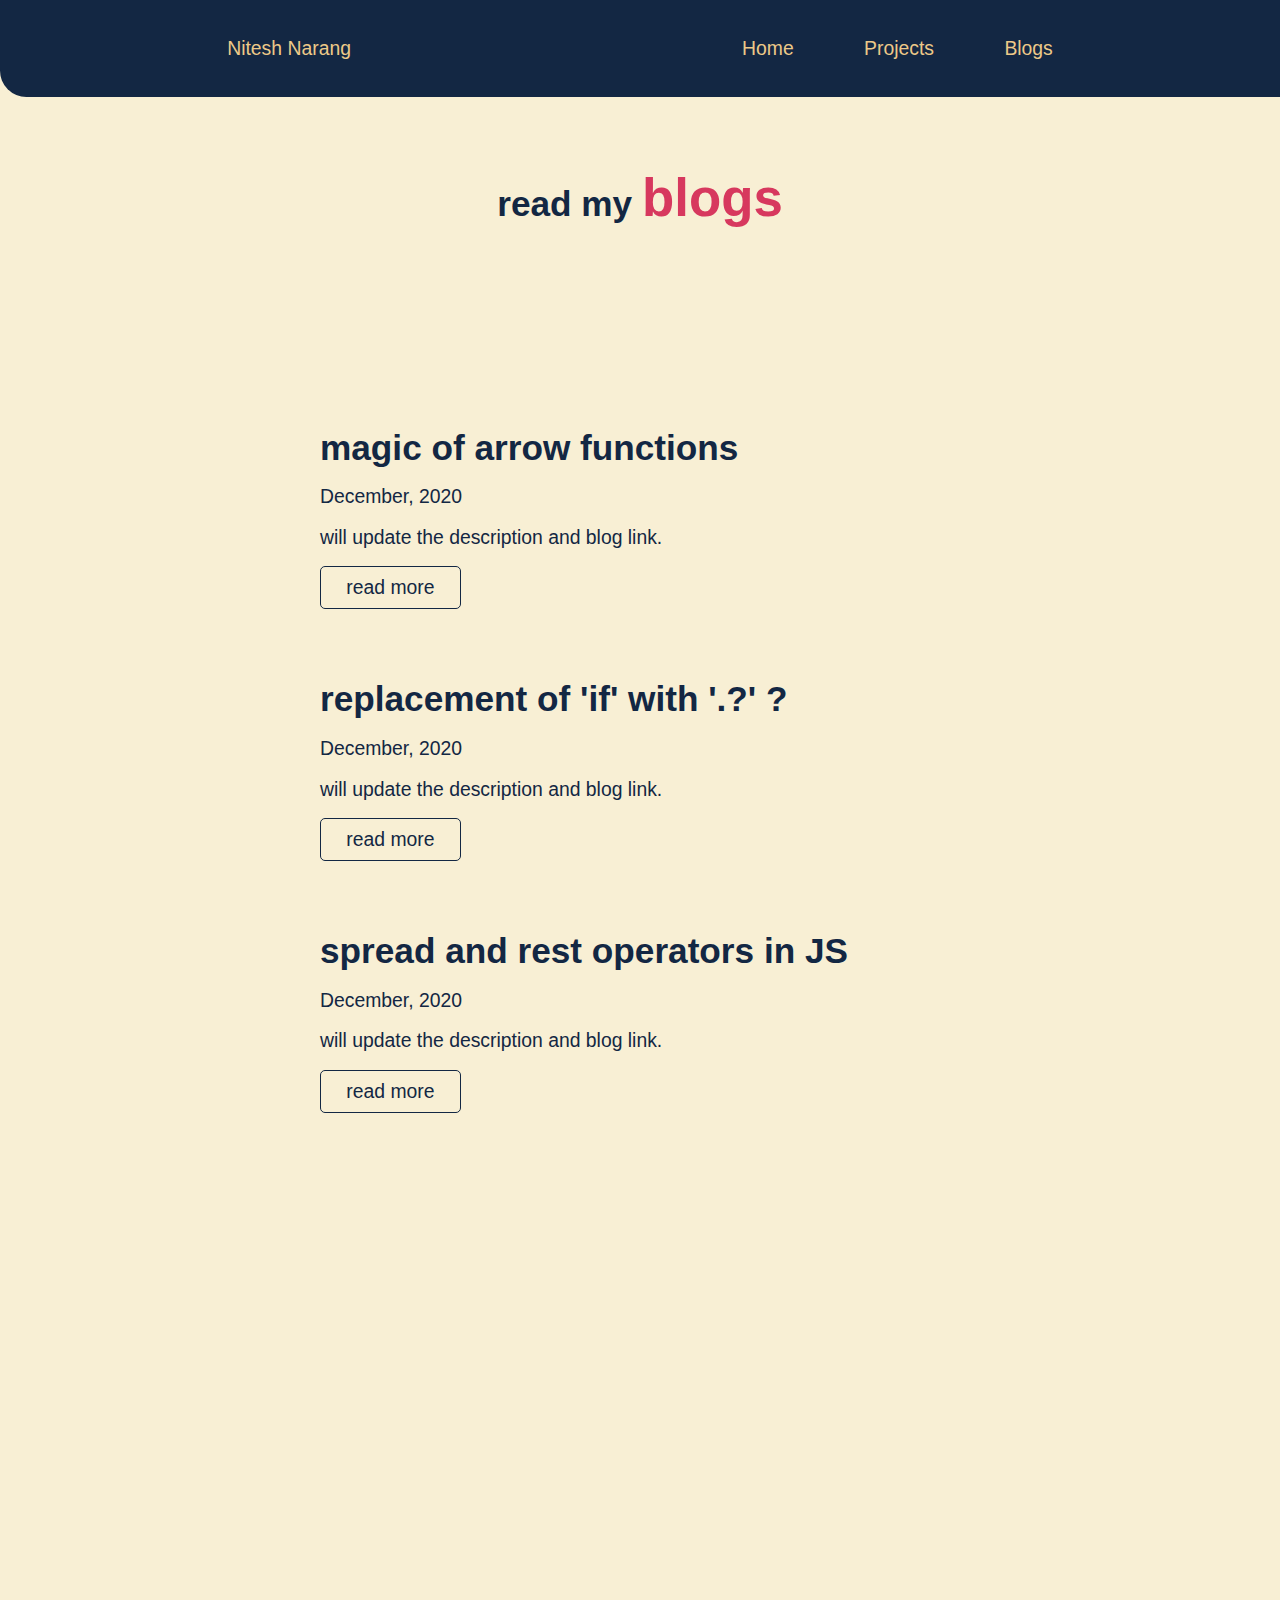
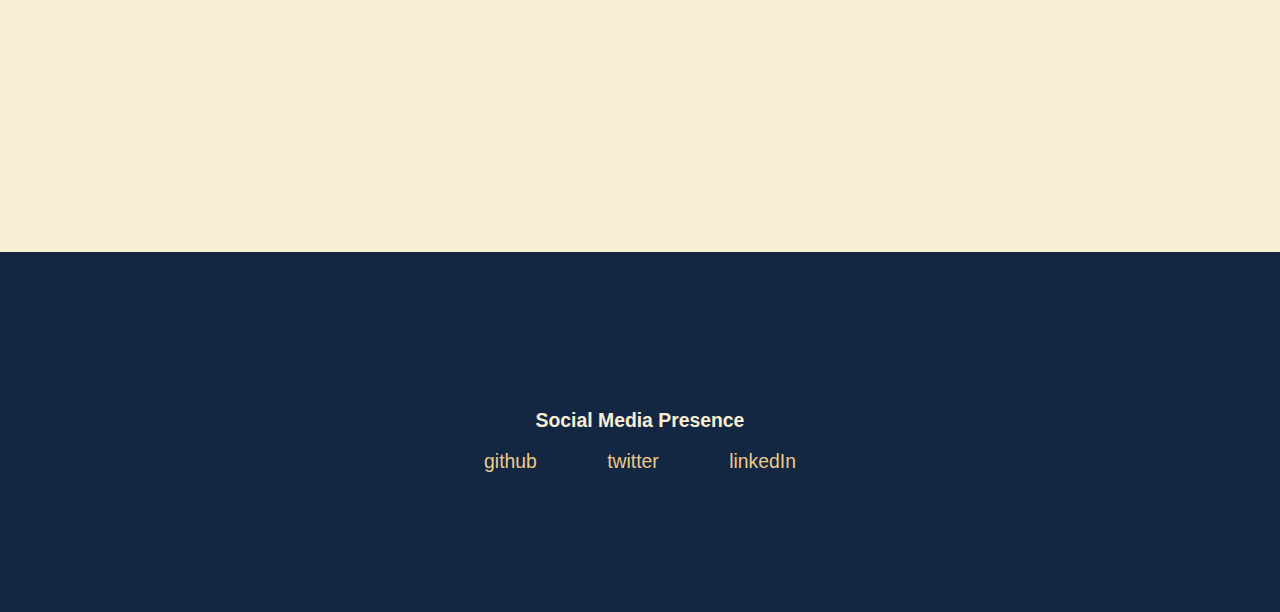
==== blogs.html @ affed8ef "initial commit" ====
<!DOCTYPE html>
<html lang="en">

<head>
    <meta charset="UTF-8">
    <meta name="viewport" content="width=device-width, initial-scale=1.0">
    <title>Nitesh Portfolio</title>
    <link rel="stylesheet" href="./styles/index.css">
    <link rel="stylesheet" href="./styles/projects.css">
    <link rel="stylesheet" href="./styles/blogs.css">
</head>

<body>
    <header class="navbar">
        <nav class="navbar__wrapper">
            <a href="#" class="navbar__wrapper__brandName">Nitesh Narang</a>
            <ul class="navbar__wrapper__container">
                <li><a href="./index.html">Home</a></li>
                <li><a href="./projects.html">Projects</a></li>
                <li><a href="./blogs.html">Blogs</a></li>
            </ul>
        </nav>
    </header>

    <section class="hero">
        <div class="hero__wrapper">
            <h1 class="hero__wrapper__heading">read my <strong>blogs</strong></h1>
        </div>
    </section>

    <main class="main">
        <div class="main__wrapper">
            <div class="main__wrapper__light">
                <div class="main__wrapper__light__center">
                    <h3>magic of arrow functions</h3>
                    <span>December, 2020</span>
                    <p>will update the description and blog link.</p>
                    <a href="#" class="button button-secondary">
                        read more
                    </a>
                </div>
                <div class="main__wrapper__light__center">
                    <h3>replacement of 'if' with '.?' ?</h3>
                    <span>December, 2020</span>
                    <p>will update the description and blog link.</p>
                    <a href="#" class="button button-secondary">
                        read more
                    </a>
                </div>
                <div class="main__wrapper__light__center">
                    <h3>spread and rest operators in JS</h3>
                    <span>December, 2020</span>
                    <p>will update the description and blog link.</p>
                    <a href="#" class="button button-secondary">
                        read more
                    </a>
                </div>
            </div>
        </div>
    </main>

    <footer class="footer">
        <div class="footer__wrapper">
            <h3>Social Media Presence</h3>
            <ul class="footer__wrapper__list">
                <li><a href="https://github.com/theniteshnarang" target="_blank">github</a></li>
                <li> <a href="https://twitter.com/theniteshnarang" target="_blank">twitter</a></li>
                <li> <a href="https://www.linkedin.com/in/nitesh-narang-72511295/" target="_blank">linkedIn</a></li>
            </ul>
        </div>
    </footer>
</body>

</html>
---- styles/index.css ----
* {
  margin: 0;
  padding: 0;
  -webkit-box-sizing: border-box;
          box-sizing: border-box;
  font-size: 1.1rem;
  font-family: "Montserrat", sans-serif;
  color: #132743;
  scroll-behavior: smooth;
  text-decoration: none;
  text-align: center;
}

body {
  background-color: #f8efd4;
}

.button {
  color: white;
  padding: 0.5rem 1rem;
  border-radius: 5px;
  display: block;
  max-width: 8rem;
  margin: 1rem 0;
}

.button-primary {
  background-color: #132743;
}

.button-primary:hover {
  color: #d7385e;
}

.button-secondary {
  color: #132743;
  border: 1px solid #132743;
}

.button-secondary:hover {
  background-color: #d7385e;
}

.navbar {
  background-color: #132743;
  padding: 0.2rem 0;
  border-bottom-left-radius: 1.5rem;
}

.navbar__wrapper {
  display: -webkit-box;
  display: -ms-flexbox;
  display: flex;
  height: 10vh;
  width: 70vw;
  margin: 0 auto;
  -webkit-box-pack: justify;
      -ms-flex-pack: justify;
          justify-content: space-between;
  -webkit-box-align: center;
      -ms-flex-align: center;
          align-items: center;
}

.navbar__wrapper__brandName {
  margin-left: 2rem;
  color: #edc988;
}

.navbar__wrapper__container {
  display: -webkit-box;
  display: -ms-flexbox;
  display: flex;
  list-style-type: none;
}

.navbar__wrapper__container li {
  margin: 0 2rem;
}

.navbar__wrapper__container li a {
  color: #edc988;
}

.navbar__wrapper__container li a:hover {
  color: #d7385e;
}

.hero__wrapper {
  padding: 4rem;
}

.hero__wrapper img {
  width: 40vw;
}

.hero__wrapper__heading {
  margin: 3rem;
  font-size: 2rem;
  color: #132743;
}

.hero__wrapper__heading strong {
  font-size: 3rem;
  color: #d7385e;
}

.main__wrapper__dark, .main__wrapper__light {
  padding: 2rem 0;
  height: 35vh;
}

.main__wrapper__dark h3, .main__wrapper__light h3 {
  font-size: 2rem;
  margin: 1rem 0;
}

.main__wrapper__dark__center, .main__wrapper__light__center {
  max-width: 50vw;
  margin: 0 auto;
}

.main__wrapper__dark__center p, .main__wrapper__light__center p {
  text-align: justify;
  margin: 1rem 0;
}

.main__wrapper__dark {
  height: 40vh;
  background-color: #edc988;
}

.footer__wrapper {
  background-color: #132743;
  height: 40vh;
  display: -webkit-box;
  display: -ms-flexbox;
  display: flex;
  -webkit-box-orient: vertical;
  -webkit-box-direction: normal;
      -ms-flex-direction: column;
          flex-direction: column;
  -webkit-box-pack: center;
      -ms-flex-pack: center;
          justify-content: center;
}

.footer__wrapper h3 {
  color: #f8efd4;
  margin: 1rem 0;
}

.footer__wrapper__list {
  display: -webkit-box;
  display: -ms-flexbox;
  display: flex;
  -webkit-box-pack: center;
      -ms-flex-pack: center;
          justify-content: center;
  color: #edc988;
}

.footer__wrapper__list li {
  margin: 0 2rem;
}

.footer__wrapper__list li a {
  color: #edc988;
}

.footer__wrapper__list li a:hover {
  color: #d7385e;
}
/*# sourceMappingURL=index.css.map */
---- styles/projects.css ----
.hero__wrapper {
  padding: 1rem 0;
  height: 25vh;
}

.main__wrapper {
  height: 450vh;
}

.main__wrapper__light {
  height: 25vh;
}

.main__wrapper__light__center {
  margin: 4rem auto;
}

.main__wrapper__light__center h3 {
  text-align: justify;
}

.main__wrapper__light__center span {
  display: -webkit-box;
  display: -ms-flexbox;
  display: flex;
  -webkit-box-pack: start;
      -ms-flex-pack: start;
          justify-content: flex-start;
}
/*# sourceMappingURL=projects.css.map */
---- styles/blogs.css ----
.main__wrapper {
  height: 170vh;
}
/*# sourceMappingURL=blogs.css.map */
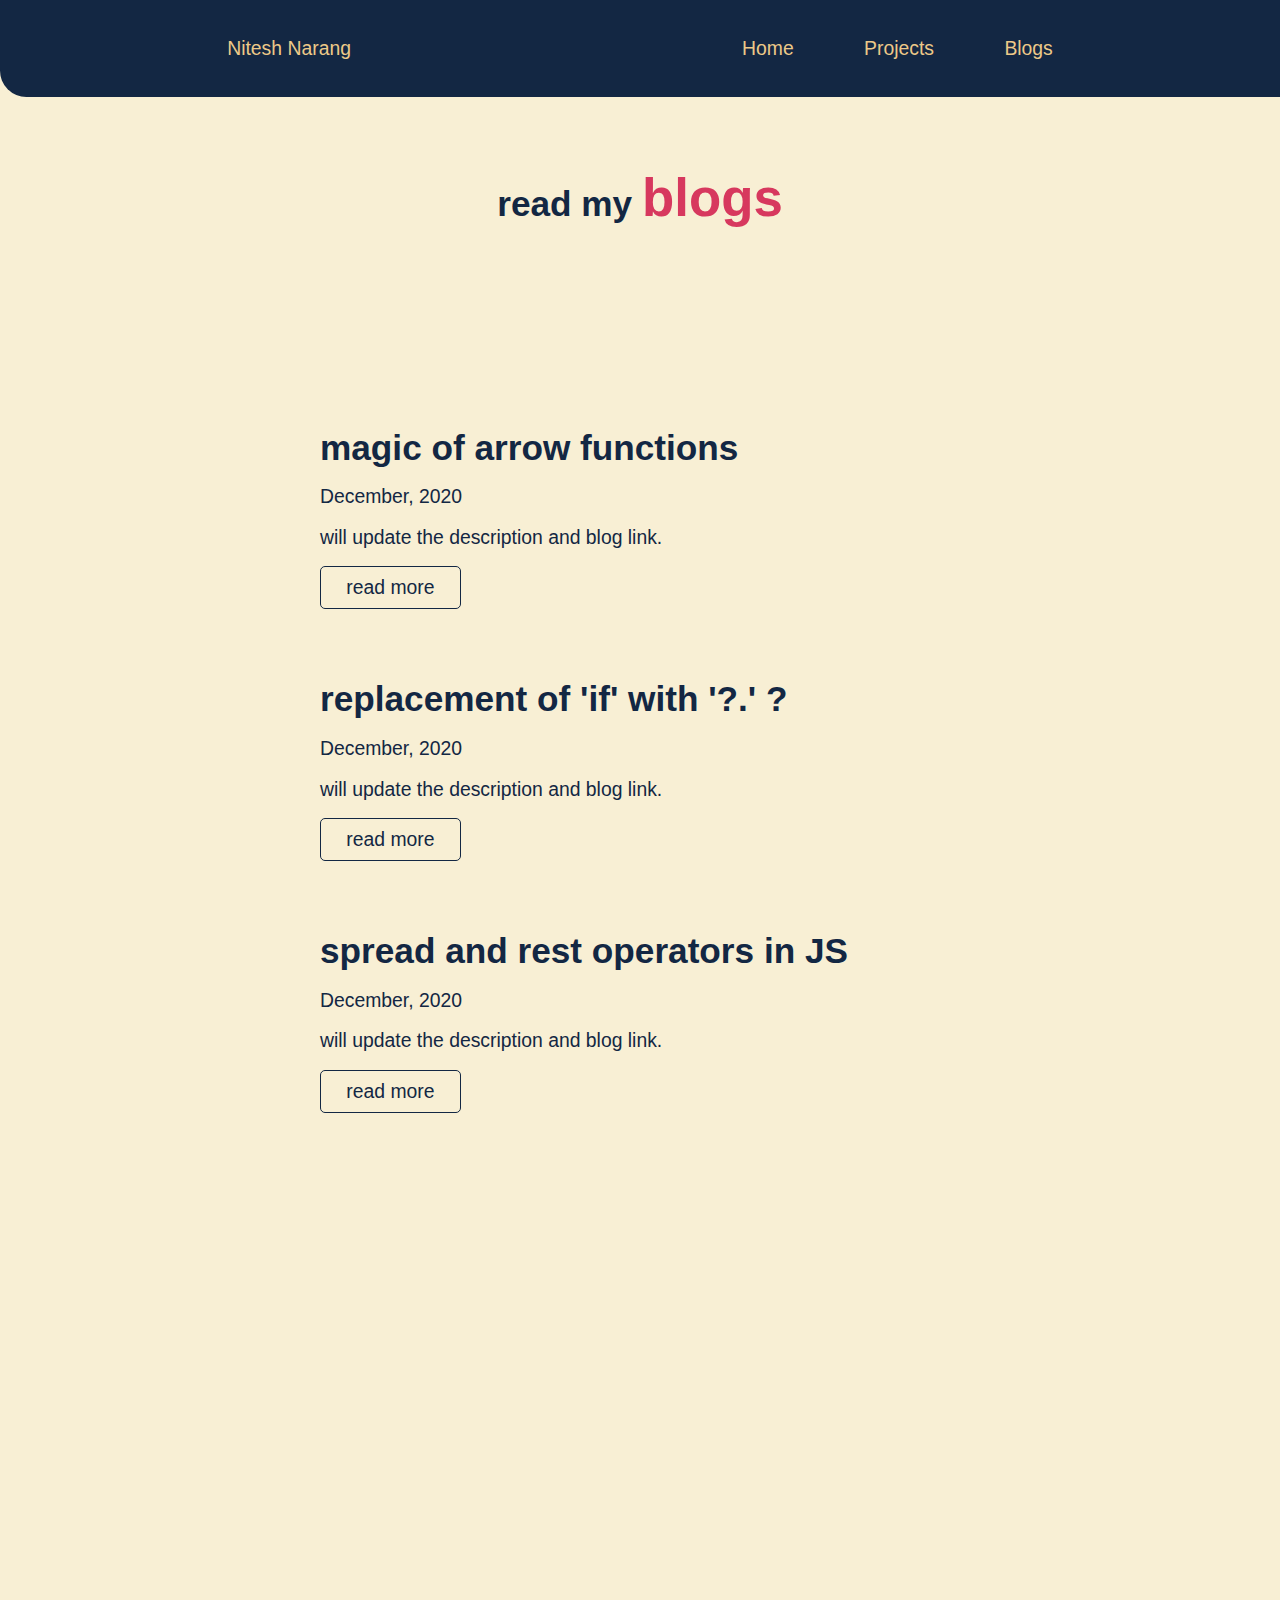
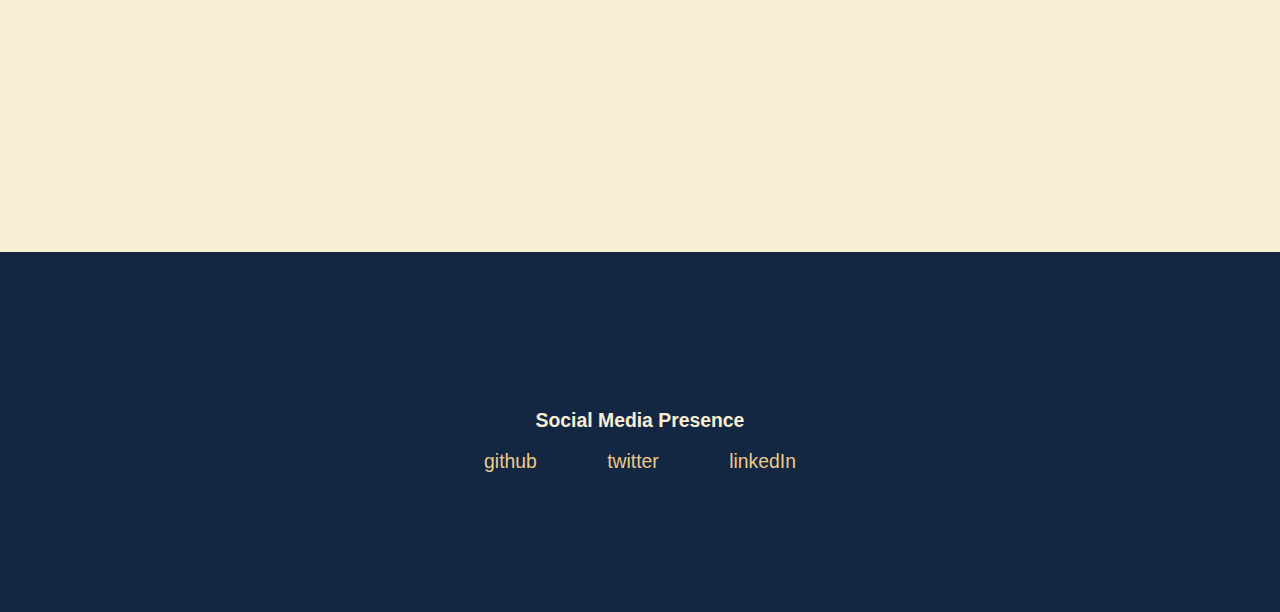
==== commit e2084e5a: "feat: added blogs" ====
--- a/blogs.html
+++ b/blogs.html
@@ -35,15 +35,15 @@
                     <h3>magic of arrow functions</h3>
                     <span>December, 2020</span>
                     <p>will update the description and blog link.</p>
-                    <a href="#" class="button button-secondary">
+                    <a href="./blogs/blog1.html" target="_blank" class="button button-secondary">
                         read more
                     </a>
                 </div>
                 <div class="main__wrapper__light__center">
-                    <h3>replacement of 'if' with '.?' ?</h3>
+                    <h3>replacement of 'if' with '?.' ?</h3>
                     <span>December, 2020</span>
                     <p>will update the description and blog link.</p>
-                    <a href="#" class="button button-secondary">
+                    <a href="./blogs/blog2.html" target="_blank" class="button button-secondary">
                         read more
                     </a>
                 </div>
@@ -51,7 +51,7 @@
                     <h3>spread and rest operators in JS</h3>
                     <span>December, 2020</span>
                     <p>will update the description and blog link.</p>
-                    <a href="#" class="button button-secondary">
+                    <a href="./blogs/blog3.html" target="_blank" class="button button-secondary">
                         read more
                     </a>
                 </div>
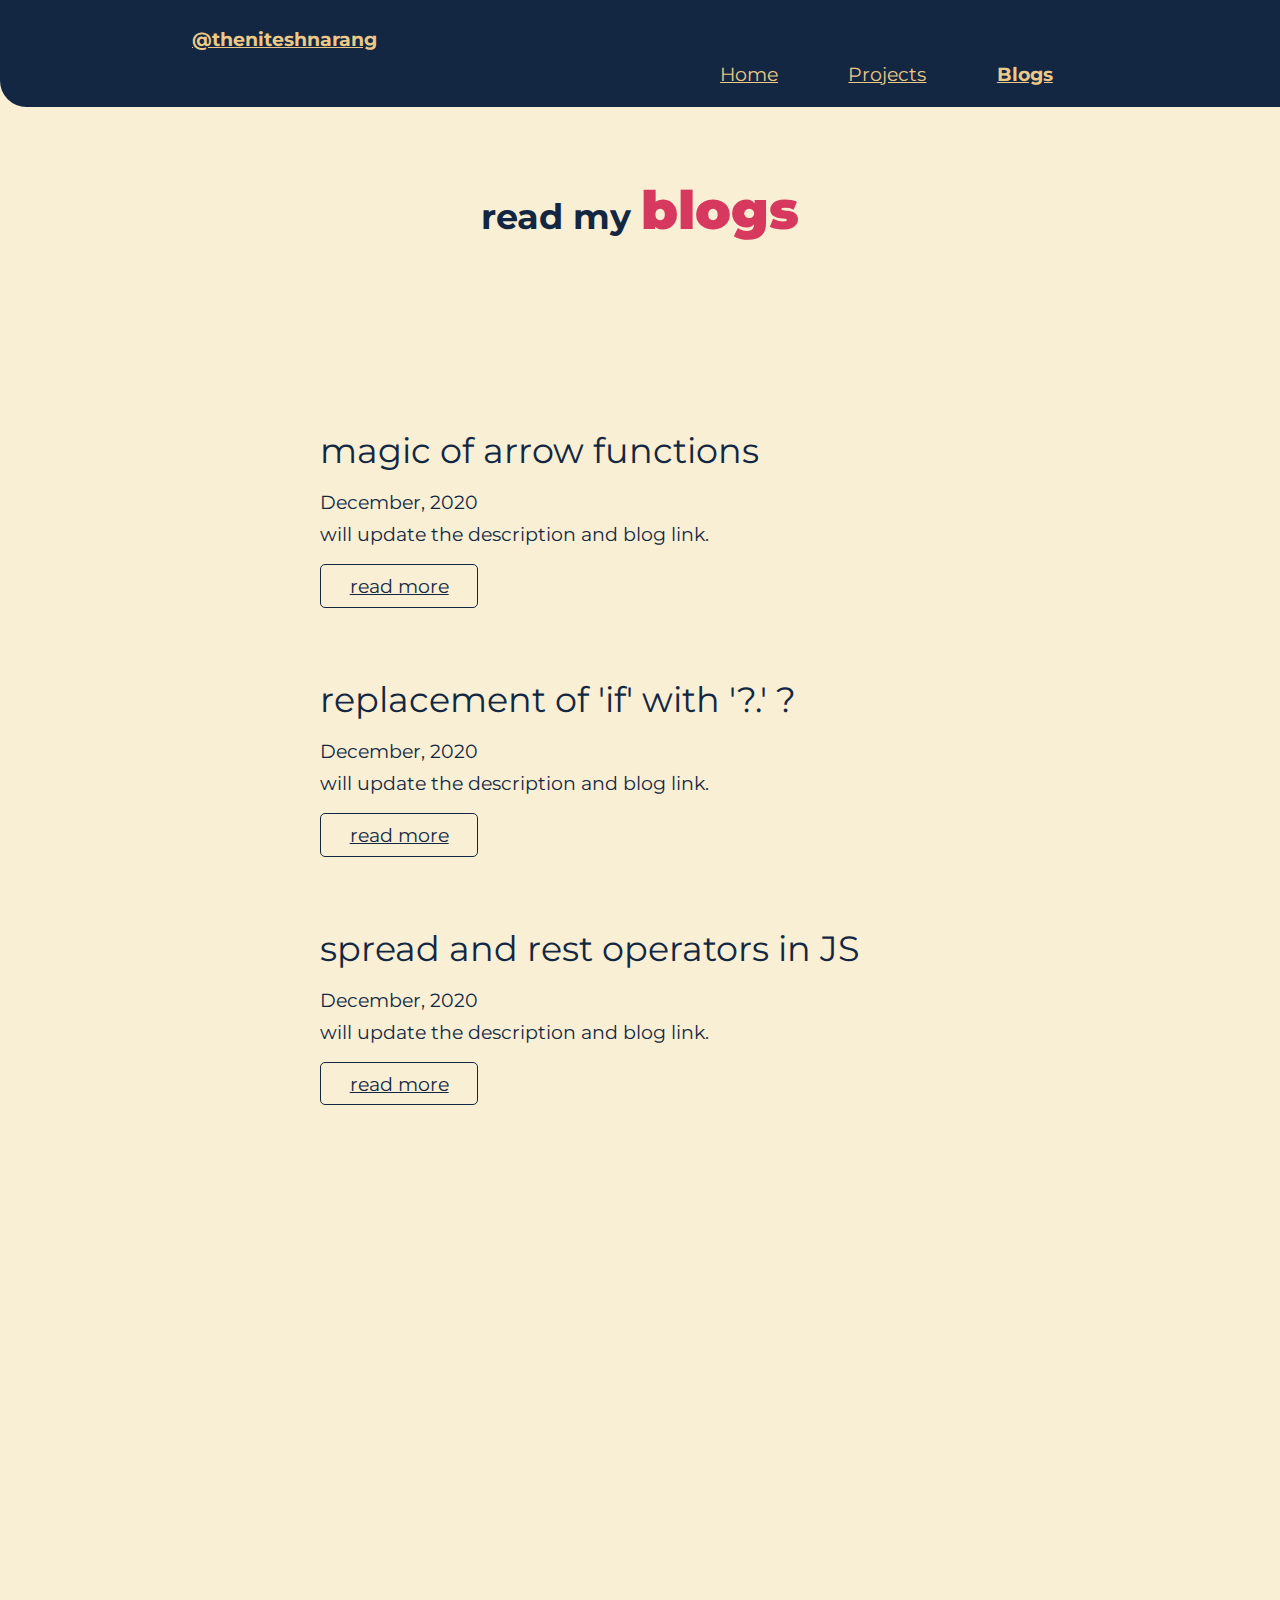
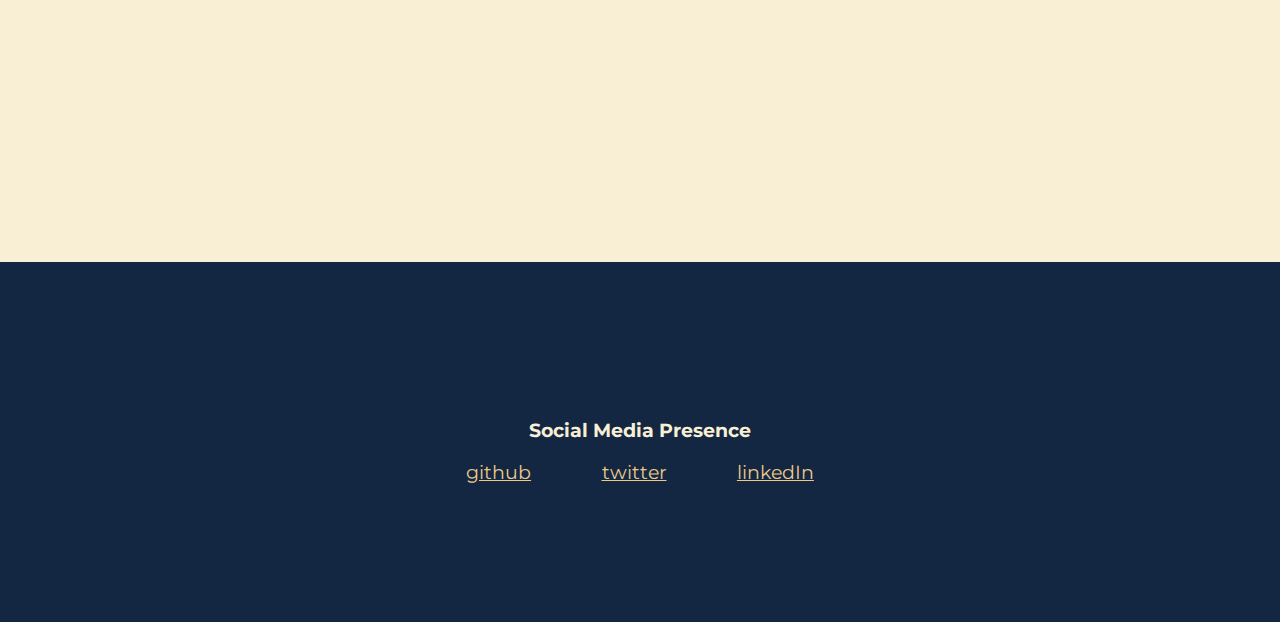
==== commit 6229bfa0: "fix:styling" ====
--- a/blogs.html
+++ b/blogs.html
@@ -13,11 +13,11 @@
 <body>
     <header class="navbar">
         <nav class="navbar__wrapper">
-            <a href="#" class="navbar__wrapper__brandName">Nitesh Narang</a>
+            <a href="#" class="navbar__wrapper__brandName">@theniteshnarang</a>
             <ul class="navbar__wrapper__container">
                 <li><a href="./index.html">Home</a></li>
                 <li><a href="./projects.html">Projects</a></li>
-                <li><a href="./blogs.html">Blogs</a></li>
+                <li class="active"><a href="./blogs.html">Blogs</a></li>
             </ul>
         </nav>
     </header>
--- a/styles/index.css
+++ b/styles/index.css
@@ -1,3 +1,4 @@
+@import url("https://fonts.googleapis.com/css2?family=Montserrat:wght@400;600;700&display=swap");
 * {
   margin: 0;
   padding: 0;
@@ -7,7 +8,6 @@
   font-family: "Montserrat", sans-serif;
   color: #132743;
   scroll-behavior: smooth;
-  text-decoration: none;
   text-align: center;
 }
 
@@ -20,7 +20,7 @@
   padding: 0.5rem 1rem;
   border-radius: 5px;
   display: block;
-  max-width: 8rem;
+  max-width: 9rem;
   margin: 1rem 0;
 }
 
@@ -29,6 +29,10 @@
 }
 
 .button-primary:hover {
+  color: #d7385e;
+}
+
+.button-primary:focus {
   color: #d7385e;
 }
 
@@ -41,9 +45,13 @@
   background-color: #d7385e;
 }
 
+.active {
+  font-weight: bold;
+}
+
 .navbar {
   background-color: #132743;
-  padding: 0.2rem 0;
+  padding: 1rem 0;
   border-bottom-left-radius: 1.5rem;
 }
 
@@ -51,8 +59,8 @@
   display: -webkit-box;
   display: -ms-flexbox;
   display: flex;
-  height: 10vh;
-  width: 70vw;
+  height: 8vh;
+  max-width: 70vw;
   margin: 0 auto;
   -webkit-box-pack: justify;
       -ms-flex-pack: justify;
@@ -63,8 +71,10 @@
 }
 
 .navbar__wrapper__brandName {
-  margin-left: 2rem;
   color: #edc988;
+  font-weight: bold;
+  -webkit-transform: translateY(-15px);
+          transform: translateY(-15px);
 }
 
 .navbar__wrapper__container {
@@ -72,6 +82,8 @@
   display: -ms-flexbox;
   display: flex;
   list-style-type: none;
+  -webkit-transform: translateY(20px);
+          transform: translateY(20px);
 }
 
 .navbar__wrapper__container li {
@@ -87,15 +99,15 @@
 }
 
 .hero__wrapper {
-  padding: 4rem;
+  padding: 4rem 0;
 }
 
 .hero__wrapper img {
-  width: 40vw;
+  width: 35vw;
 }
 
 .hero__wrapper__heading {
-  margin: 3rem;
+  margin: 3rem 0;
   font-size: 2rem;
   color: #132743;
 }
@@ -106,13 +118,13 @@
 }
 
 .main__wrapper__dark, .main__wrapper__light {
-  padding: 2rem 0;
-  height: 35vh;
+  padding: 1.5rem 0;
+  height: 37vh;
 }
 
 .main__wrapper__dark h3, .main__wrapper__light h3 {
   font-size: 2rem;
-  margin: 1rem 0;
+  margin: 0 0 1rem 0;
 }
 
 .main__wrapper__dark__center, .main__wrapper__light__center {
@@ -122,11 +134,11 @@
 
 .main__wrapper__dark__center p, .main__wrapper__light__center p {
   text-align: justify;
-  margin: 1rem 0;
+  padding: 0.5rem 0 0 0;
 }
 
 .main__wrapper__dark {
-  height: 40vh;
+  height: 35vh;
   background-color: #edc988;
 }
 
--- a/styles/projects.css
+++ b/styles/projects.css
@@ -4,7 +4,7 @@
 }
 
 .main__wrapper {
-  height: 450vh;
+  height: 440vh;
 }
 
 .main__wrapper__light {
@@ -13,6 +13,12 @@
 
 .main__wrapper__light__center {
   margin: 4rem auto;
+  font-weight: bold;
+  font-size: 2rem;
+}
+
+.main__wrapper__light__center h3, .main__wrapper__light__center span, .main__wrapper__light__center p, .main__wrapper__light__center a {
+  font-weight: normal;
 }
 
 .main__wrapper__light__center h3 {
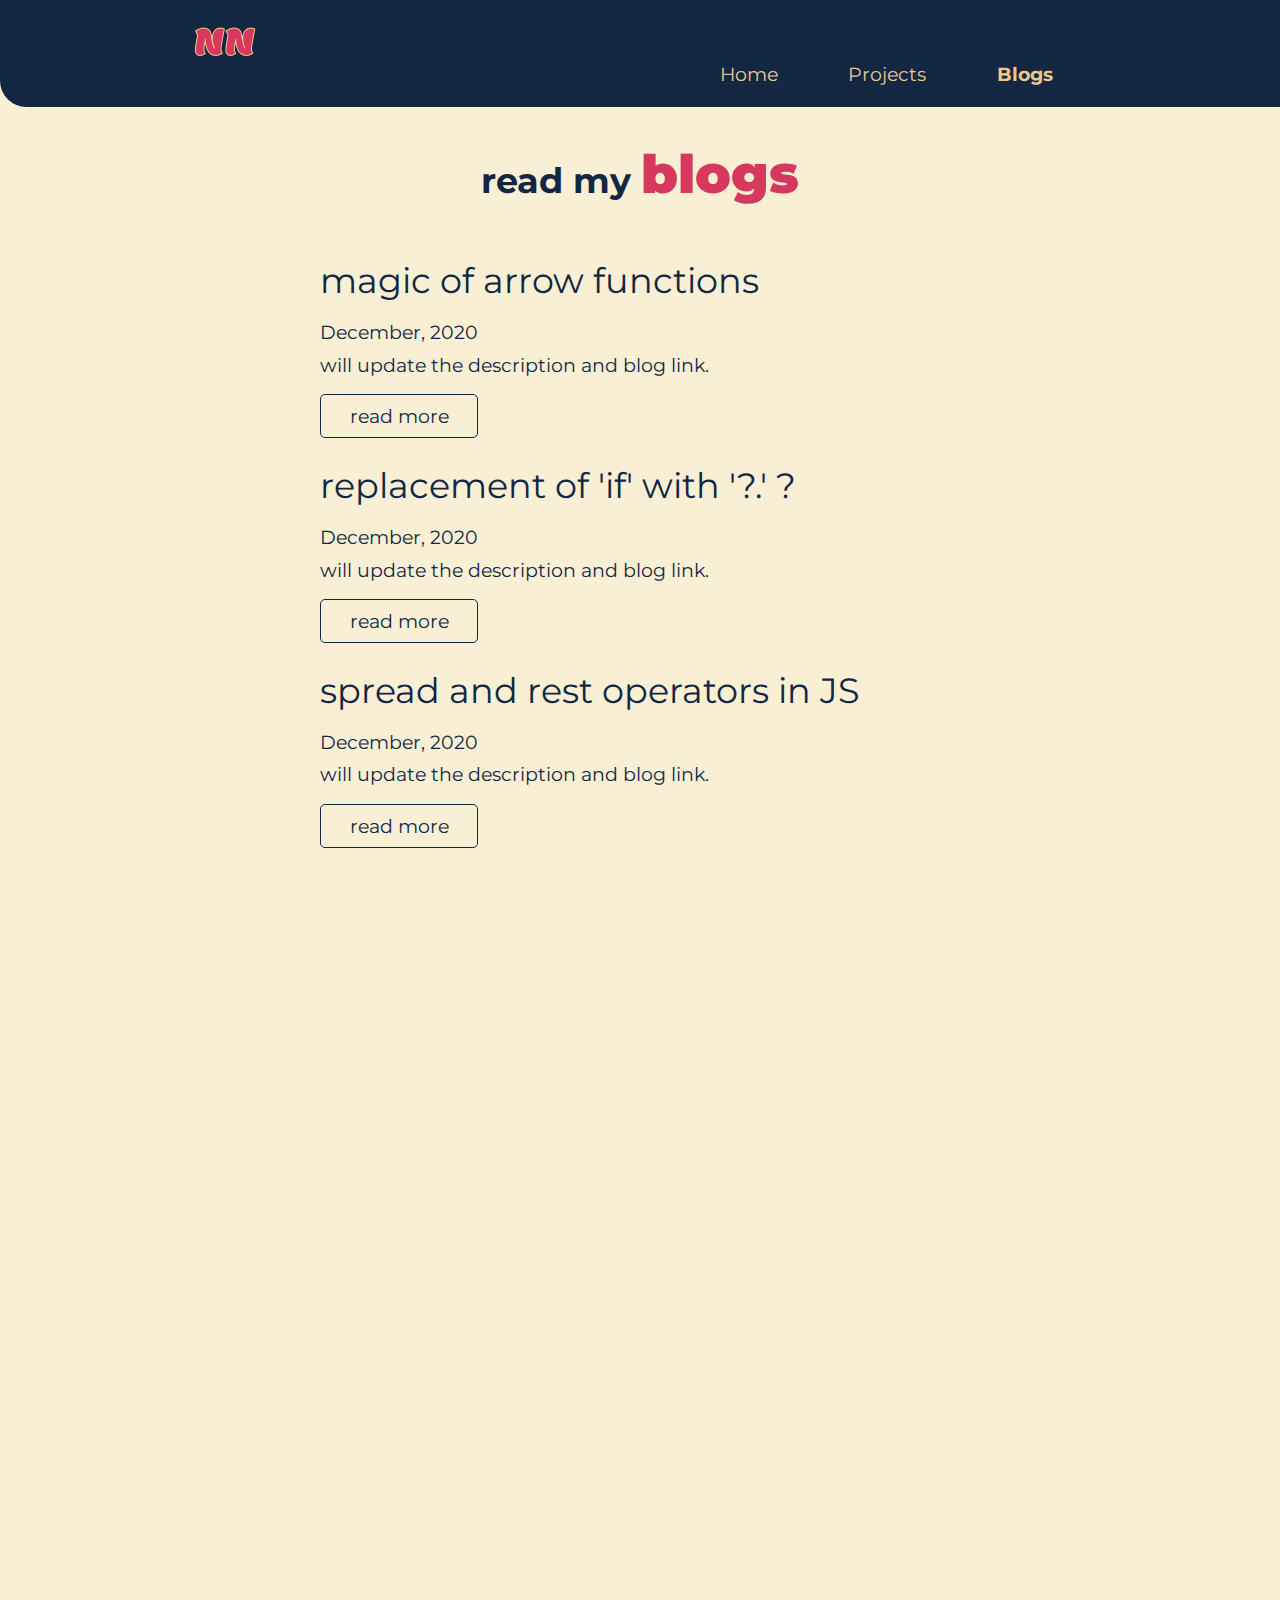
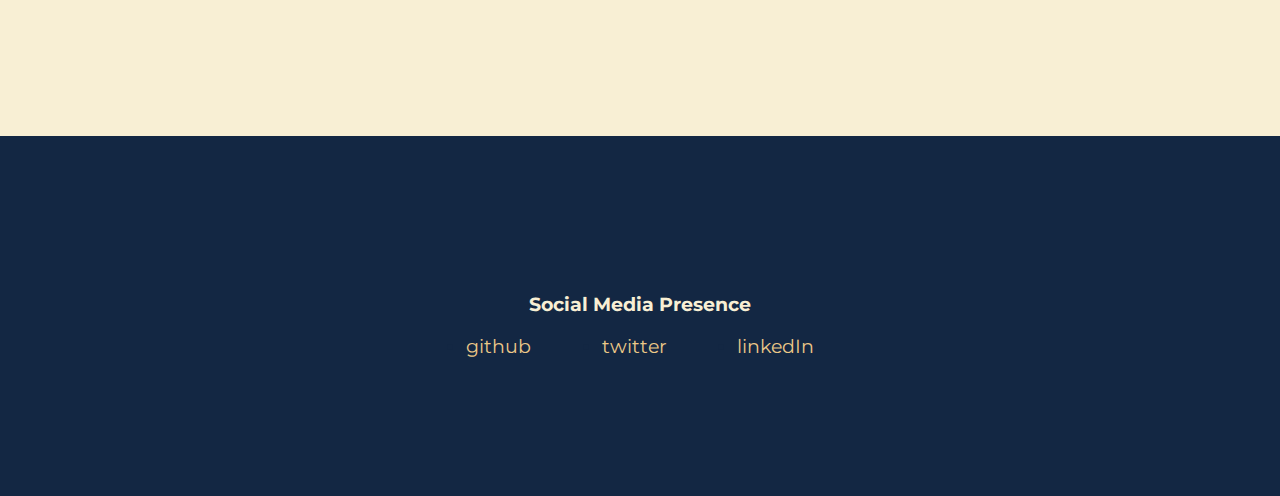
==== commit 2a9c857a: "style: added favicon and logo" ====
--- a/blogs.html
+++ b/blogs.html
@@ -5,6 +5,9 @@
     <meta charset="UTF-8">
     <meta name="viewport" content="width=device-width, initial-scale=1.0">
     <title>Nitesh Portfolio</title>
+    <link rel="apple-touch-icon" sizes="180x180" href="./images/favicon_io/apple-touch-icon.png">
+    <link rel="icon" type="image/png" sizes="32x32" href="./images/favicon_io/favicon-32x32.png">
+    <link rel="icon" type="image/png" sizes="16x16" href="./images/favicon_io/favicon-16x16.png">
     <link rel="stylesheet" href="./styles/index.css">
     <link rel="stylesheet" href="./styles/projects.css">
     <link rel="stylesheet" href="./styles/blogs.css">
@@ -13,7 +16,9 @@
 <body>
     <header class="navbar">
         <nav class="navbar__wrapper">
-            <a href="#" class="navbar__wrapper__brandName">@theniteshnarang</a>
+            <a href="./index.html" class="navbar__wrapper__brandName">
+                <img src="./images/favicon_io/favicon.png" alt="logo here">
+            </a>
             <ul class="navbar__wrapper__container">
                 <li><a href="./index.html">Home</a></li>
                 <li><a href="./projects.html">Projects</a></li>
--- a/styles/index.css
+++ b/styles/index.css
@@ -7,6 +7,7 @@
   font-size: 1.1rem;
   font-family: "Montserrat", sans-serif;
   color: #132743;
+  text-decoration: none;
   scroll-behavior: smooth;
   text-align: center;
 }
@@ -51,7 +52,7 @@
 
 .navbar {
   background-color: #132743;
-  padding: 1rem 0;
+  padding: 1rem;
   border-bottom-left-radius: 1.5rem;
 }
 
@@ -70,11 +71,45 @@
           align-items: center;
 }
 
-.navbar__wrapper__brandName {
-  color: #edc988;
-  font-weight: bold;
-  -webkit-transform: translateY(-15px);
-          transform: translateY(-15px);
+@media only screen and (max-width: 768px) {
+  .navbar__wrapper {
+    max-width: 95vw;
+    margin: 0 1rem;
+  }
+}
+
+@media only screen and (max-width: 510px) {
+  .navbar__wrapper {
+    height: 10vh;
+  }
+}
+
+@media only screen and (max-width: 425px) {
+  .navbar__wrapper {
+    -webkit-box-pack: center;
+        -ms-flex-pack: center;
+            justify-content: center;
+  }
+}
+
+.navbar__wrapper__brandName img {
+  -webkit-transform: translateY(-10px);
+          transform: translateY(-10px);
+}
+
+@media only screen and (max-width: 510px) {
+  .navbar__wrapper__brandName img {
+    width: 60px;
+    -webkit-transform: translate(0, -20px);
+            transform: translate(0, -20px);
+  }
+}
+
+@media only screen and (max-width: 425px) {
+  .navbar__wrapper__brandName img {
+    -webkit-transform: translate(0px, -25px);
+            transform: translate(0px, -25px);
+  }
 }
 
 .navbar__wrapper__container {
@@ -86,14 +121,33 @@
           transform: translateY(20px);
 }
 
+@media only screen and (max-width: 425px) {
+  .navbar__wrapper__container {
+    -webkit-transform: translate(-5px, 25px);
+            transform: translate(-5px, 25px);
+  }
+}
+
 .navbar__wrapper__container li {
   margin: 0 2rem;
 }
 
+@media only screen and (max-width: 768px) {
+  .navbar__wrapper__container li {
+    margin: 0 1rem;
+  }
+}
+
 .navbar__wrapper__container li a {
   color: #edc988;
 }
 
+@media only screen and (max-width: 510px) {
+  .navbar__wrapper__container li a {
+    font-size: 0.8rem;
+  }
+}
+
 .navbar__wrapper__container li a:hover {
   color: #d7385e;
 }
@@ -106,15 +160,39 @@
   width: 35vw;
 }
 
+@media only screen and (max-width: 768px) {
+  .hero__wrapper img {
+    width: 60vw;
+  }
+}
+
+@media only screen and (max-width: 425px) {
+  .hero__wrapper img {
+    width: 80vw;
+  }
+}
+
 .hero__wrapper__heading {
-  margin: 3rem 0;
+  margin: 2rem 0;
   font-size: 2rem;
   color: #132743;
 }
 
+@media only screen and (max-width: 510px) {
+  .hero__wrapper__heading {
+    font-size: 1.5rem;
+  }
+}
+
 .hero__wrapper__heading strong {
   font-size: 3rem;
   color: #d7385e;
+}
+
+@media only screen and (max-width: 510px) {
+  .hero__wrapper__heading strong {
+    font-size: 2rem;
+  }
 }
 
 .main__wrapper__dark, .main__wrapper__light {
@@ -122,6 +200,12 @@
   height: 37vh;
 }
 
+@media only screen and (max-width: 425px) {
+  .main__wrapper__dark, .main__wrapper__light {
+    height: 40vh;
+  }
+}
+
 .main__wrapper__dark h3, .main__wrapper__light h3 {
   font-size: 2rem;
   margin: 0 0 1rem 0;
@@ -133,13 +217,43 @@
 }
 
 .main__wrapper__dark__center p, .main__wrapper__light__center p {
-  text-align: justify;
+  text-align: left;
   padding: 0.5rem 0 0 0;
+}
+
+@media only screen and (max-width: 768px) {
+  .main__wrapper__dark__center, .main__wrapper__light__center {
+    max-width: 70vw;
+  }
+}
+
+@media only screen and (max-width: 510px) {
+  .main__wrapper__dark__center, .main__wrapper__light__center {
+    max-width: 80vw;
+  }
+}
+
+@media only screen and (max-width: 425px) {
+  .main__wrapper__dark__center, .main__wrapper__light__center {
+    font-size: 0.8rem;
+  }
 }
 
 .main__wrapper__dark {
   height: 35vh;
   background-color: #edc988;
+}
+
+@media only screen and (max-width: 768px) {
+  .main__wrapper__dark {
+    height: 40vh;
+  }
+}
+
+@media only screen and (max-width: 425px) {
+  .main__wrapper__dark {
+    height: 45vh;
+  }
 }
 
 .footer__wrapper {
@@ -172,10 +286,25 @@
   color: #edc988;
 }
 
+@media only screen and (max-width: 425px) {
+  .footer__wrapper__list {
+    -webkit-box-orient: vertical;
+    -webkit-box-direction: normal;
+        -ms-flex-direction: column;
+            flex-direction: column;
+  }
+}
+
 .footer__wrapper__list li {
   margin: 0 2rem;
 }
 
+@media only screen and (max-width: 425px) {
+  .footer__wrapper__list li {
+    margin: 0.5rem;
+  }
+}
+
 .footer__wrapper__list li a {
   color: #edc988;
 }
--- a/styles/projects.css
+++ b/styles/projects.css
@@ -1,14 +1,51 @@
 .hero__wrapper {
-  padding: 1rem 0;
-  height: 25vh;
+  padding: 2rem 0 0 0;
+}
+
+@media only screen and (max-width: 768px) {
+  .hero__wrapper {
+    height: 10vh;
+  }
+}
+
+.hero__wrapper img {
+  display: none;
+}
+
+.hero__wrapper__heading {
+  margin: 0;
 }
 
 .main__wrapper {
-  height: 440vh;
+  height: 485vh;
+}
+
+@media only screen and (max-width: 768px) {
+  .main__wrapper {
+    height: 495vh;
+  }
+}
+
+@media only screen and (max-width: 425px) {
+  .main__wrapper {
+    height: 525vh;
+  }
+}
+
+@media only screen and (max-width: 400px) {
+  .main__wrapper {
+    height: 540vh;
+  }
 }
 
 .main__wrapper__light {
   height: 25vh;
+}
+
+@media only screen and (max-width: 510px) {
+  .main__wrapper__light {
+    padding: 1rem 0;
+  }
 }
 
 .main__wrapper__light__center {
@@ -17,12 +54,26 @@
   font-size: 2rem;
 }
 
+@media only screen and (max-width: 768px) {
+  .main__wrapper__light__center {
+    max-width: 80vw;
+    margin: 4rem auto 4rem 4rem;
+  }
+}
+
+@media only screen and (max-width: 510px) {
+  .main__wrapper__light__center {
+    max-width: 90vw;
+    margin: 2rem 0.5rem 0 3rem;
+  }
+}
+
 .main__wrapper__light__center h3, .main__wrapper__light__center span, .main__wrapper__light__center p, .main__wrapper__light__center a {
   font-weight: normal;
 }
 
 .main__wrapper__light__center h3 {
-  text-align: justify;
+  text-align: left;
 }
 
 .main__wrapper__light__center span {
--- a/styles/blogs.css
+++ b/styles/blogs.css
@@ -1,4 +1,59 @@
 .main__wrapper {
   height: 170vh;
 }
+
+@media only screen and (max-width: 510px) {
+  .main__wrapper {
+    height: 190vh;
+  }
+}
+
+@media only screen and (max-width: 425px) {
+  .main__wrapper {
+    height: 220vh;
+  }
+}
+
+.main__wrapper__light__center {
+  max-width: 50vw;
+  margin: 1.5rem auto;
+}
+
+@media only screen and (max-width: 768px) {
+  .main__wrapper__light__center {
+    max-width: 90vw;
+  }
+}
+
+@media only screen and (max-width: 510px) {
+  .main__wrapper__light__center {
+    margin: 4rem 0.5rem 0 2rem;
+  }
+}
+
+.main__wrapper__light__center__description {
+  display: -webkit-box;
+  display: -ms-flexbox;
+  display: flex;
+  -webkit-box-pack: justify;
+      -ms-flex-pack: justify;
+          justify-content: space-between;
+}
+
+.main__wrapper__light__center img {
+  max-width: 50vw;
+  margin: 1rem 0;
+}
+
+@media only screen and (max-width: 768px) {
+  .main__wrapper__light__center img {
+    max-width: 70vw;
+  }
+}
+
+@media only screen and (max-width: 510px) {
+  .main__wrapper__light__center img {
+    max-width: 80vw;
+  }
+}
 /*# sourceMappingURL=blogs.css.map */